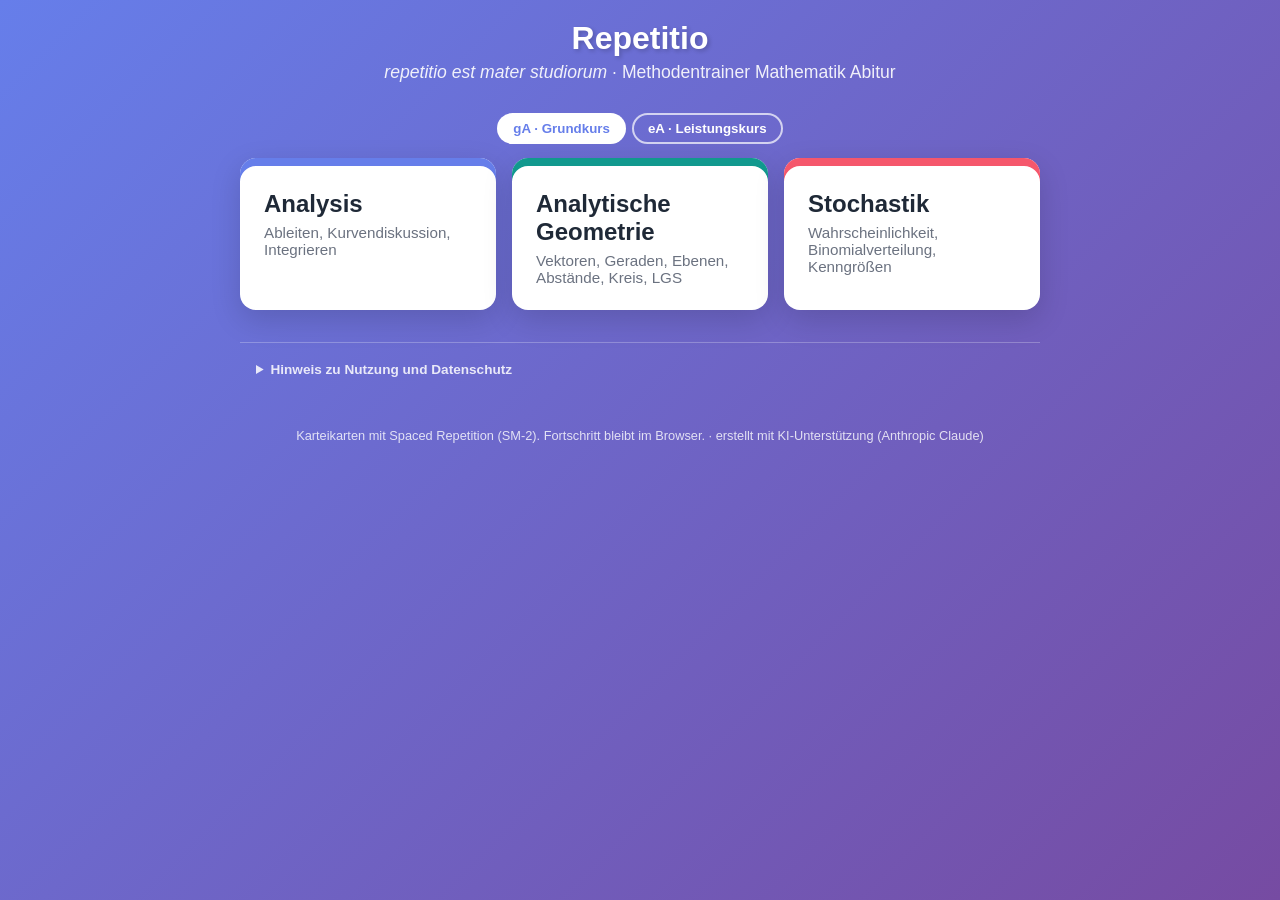
==== index.html @ 7a18fbac "feat: Hinweis zu Nutzung und Datenschutz auf der Startseite" ====
<!DOCTYPE html>
<html lang="de">
<head>
    <meta charset="UTF-8">
    <meta name="viewport" content="width=device-width, initial-scale=1.0">
    <title>Repetitio · Methodentrainer Mathematik</title>
    <link rel="stylesheet" href="repetitio.css">
</head>
<body>
    <div class="container">
        <header>
            <h1>Repetitio</h1>
            <p><em>repetitio est mater studiorum</em> · Methodentrainer Mathematik Abitur</p>
        </header>
        <div class="niveau-switch" id="niveauSwitch" role="group" aria-label="Anforderungsniveau">
            <button data-niveau="ga" aria-pressed="false">gA · Grundkurs</button>
            <button data-niveau="ea" aria-pressed="false">eA · Leistungskurs</button>
        </div>
        <div class="deck-grid">
            <a class="deck-card" data-deck="analysis" href="trainer.html?deck=analysis"><h2>Analysis</h2><p>Ableiten, Kurvendiskussion, Integrieren</p></a>
            <a class="deck-card" data-deck="geometrie" href="trainer.html?deck=geometrie" style="--accent-ink:#11998e"><h2>Analytische Geometrie</h2><p>Vektoren, Geraden, Ebenen, Abstände, Kreis, LGS</p></a>
            <a class="deck-card" data-deck="stochastik" href="trainer.html?deck=stochastik" style="--accent-ink:#f5576c"><h2>Stochastik</h2><p>Wahrscheinlichkeit, Binomialverteilung, Kenngrößen</p></a>
        </div>
        <details class="hinweis">
            <summary>Hinweis zu Nutzung und Datenschutz</summary>
            <p><strong>Privater Charakter.</strong> Diese Seite ist ein privates Lern-Werkzeug, ausgelegt für die Weitergabe im persönlichen und schulischen Umfeld. Es ist kein öffentliches Angebot, es gibt keine Gewinnabsicht und keinen Support.</p>
            <p><strong>Was gespeichert wird.</strong> Dein Lernfortschritt und deine Niveau-Wahl werden ausschließlich in deinem Browser (localStorage) auf deinem Gerät abgelegt. Es wird <em>nichts</em> an einen Server gesendet. Du kannst die Daten jederzeit löschen („Fortschritt zurücksetzen" oder Browser-Einstellungen → Website-Daten).</p>
            <p><strong>Externe Inhalte.</strong> Keine. Die Formeldarstellung (KaTeX) ist Teil dieser Seite; es werden keine Inhalte von fremden Servern nachgeladen und keine Daten an Dritte übertragen.</p>
            <p><strong>Weitergabe.</strong> Wer den Link weitergibt, trägt dafür selbst Verantwortung. Eine öffentliche Verbreitung (Social Media, Suchmaschinen, Aushänge) ist ausdrücklich nicht vorgesehen.</p>
        </details>
        <footer>Karteikarten mit Spaced Repetition (SM-2). Fortschritt bleibt im Browser. · erstellt mit KI-Unterstützung (Anthropic Claude)</footer>
    </div>
    <script>
        // localStorage kann im Private-Mode werfen -> Fallback "ga"
        function readNiveau() {
            try { return localStorage.getItem("repetitio:niveau") || "ga"; } catch (e) { return "ga"; }
        }
        let niveau = readNiveau();
        function apply() {
            document.querySelectorAll("#niveauSwitch button").forEach(b => {
                const on = b.dataset.niveau === niveau;
                b.setAttribute("aria-pressed", on);
            });
            document.querySelectorAll(".deck-card").forEach(a => a.href = `trainer.html?deck=${a.dataset.deck}&niveau=${niveau}`);
        }
        document.querySelectorAll("#niveauSwitch button").forEach(b => b.addEventListener("click", () => {
            niveau = b.dataset.niveau;
            try { localStorage.setItem("repetitio:niveau", niveau); } catch (e) { /* Private-Mode: nur Session-weit */ }
            apply();
        }));
        apply();
    </script>
</body>
</html>
---- repetitio.css ----
:root, body[data-deck="analysis"] {
    --accent: #667eea; --accent2: #764ba2; --accent-ink: #667eea;
    --accent-soft: rgba(102,126,234,0.05); --accent-shadow: rgba(102,126,234,0.4);
    --back1: #f0fdf4; --back2: #dcfce7; --back-heading: #166534;
}
body[data-deck="geometrie"] {
    --accent: #11998e; --accent2: #38ef7d; --accent-ink: #11998e;
    --accent-soft: rgba(17,153,142,0.05); --accent-shadow: rgba(17,153,142,0.4);
}
body[data-deck="stochastik"] {
    --accent: #f093fb; --accent2: #f5576c; --accent-ink: #f5576c;
    --accent-soft: rgba(245,87,108,0.05); --accent-shadow: rgba(240,147,251,0.4);
    --back1: #fdf2f8; --back2: #fce7f3; --back-heading: #be185d;
}
* {
    margin: 0;
    padding: 0;
    box-sizing: border-box;
}

body {
    font-family: 'Segoe UI', Tahoma, Geneva, Verdana, sans-serif;
    background: linear-gradient(135deg, var(--accent) 0%, var(--accent2) 100%);
    min-height: 100vh;
    padding: 20px;
}

.container {
    max-width: 800px;
    margin: 0 auto;
}

header {
    text-align: center;
    color: white;
    margin-bottom: 30px;
}

header h1 {
    font-size: 2rem;
    margin-bottom: 5px;
    text-shadow: 2px 2px 4px rgba(0,0,0,0.2);
}

header p {
    font-size: 1.1rem;
    opacity: 0.9;
}

.category-tabs {
    display: flex;
    flex-wrap: wrap;
    gap: 8px;
    margin-bottom: 20px;
    justify-content: center;
}

.category-tab {
    padding: 8px 16px;
    background: rgba(255,255,255,0.2);
    border: none;
    border-radius: 20px;
    color: white;
    cursor: pointer;
    font-size: 0.9rem;
    transition: all 0.3s;
}

.category-tab:hover {
    background: rgba(255,255,255,0.3);
}

.category-tab.active {
    background: white;
    color: var(--accent-ink);
    font-weight: bold;
}

.progress-bar {
    background: rgba(255,255,255,0.3);
    border-radius: 10px;
    height: 20px;
    margin-bottom: 20px;
    overflow: hidden;
}

.progress-fill {
    height: 100%;
    background: linear-gradient(90deg, #4ade80, #22c55e);
    border-radius: 10px;
    transition: width 0.5s ease;
    min-width: 2.5em;
    display: flex;
    align-items: center;
    justify-content: center;
    color: white;
    font-size: 0.75rem;
    font-weight: bold;
}

.card-container {
    perspective: 1000px;
    margin-bottom: 20px;
}

.card {
    cursor: pointer;
    background: white;
    border-radius: 20px;
    box-shadow: 0 10px 40px rgba(0,0,0,0.2);
    min-height: 350px;
    position: relative;
    transition: transform 0.6s;
    transform-style: preserve-3d;
    /* Grid-Stacking: die sichtbare Seite liegt im Fluss und bestimmt die
       Kartenhöhe; die verdeckte Seite wird absolut in die Kartenbox geklemmt
       (overflow hidden), damit sie weder das Dokument verlängert noch die
       Steuerleiste darunter überlagert. minmax(0,1fr): lange Formeln dürfen
       das Grid nicht über die Viewportbreite hinausdrücken. */
    display: grid;
    grid-template-columns: minmax(0, 1fr);
}

.card.flipped {
    transform: rotateY(180deg);
}

.card-front, .card-back {
    grid-area: 1 / 1;
    min-width: 0;
    width: 100%;
    min-height: 350px;
    backface-visibility: hidden;
    border-radius: 20px;
    padding: 30px;
    display: flex;
    flex-direction: column;
}

.card-front {
    position: static;
    background: linear-gradient(145deg, #ffffff, #f0f0f0);
}

.card-back {
    position: absolute;
    inset: 0;
    overflow: hidden;
    background: linear-gradient(145deg, var(--back1), var(--back2));
    transform: rotateY(180deg);
}

.card.flipped .card-front { position: absolute; inset: 0; overflow: hidden; }
.card.flipped .card-back { position: static; overflow: visible; }

.card-category {
    font-size: 0.8rem;
    color: var(--accent-ink);
    text-transform: uppercase;
    letter-spacing: 1px;
    margin-bottom: 15px;
}

.card-question {
    font-size: 1.4rem;
    color: #1f2937;
    flex-grow: 1;
    display: flex;
    align-items: center;
    justify-content: center;
    text-align: center;
    line-height: 1.5;
}
.card-question > span { display: block; max-width: 100%; }

.card-answer {
    flex-grow: 1;
}

.card-answer h4 {
    color: var(--back-heading);
    margin-bottom: 15px;
    font-size: 1.1rem;
}

.card-answer ol, .card-answer ul {
    margin-left: 20px;
    color: #374151;
    line-height: 1.8;
}

.card-answer p {
    color: #374151;
    line-height: 1.8;
    margin-bottom: 10px;
}

.formula-box {
    background: #fef3c7;
    border-left: 4px solid #f59e0b;
    padding: 15px;
    border-radius: 0 10px 10px 0;
    margin: 15px 0;
    font-size: 1.2rem;
    text-align: center;
    overflow-x: auto;
}
.card-answer .katex-display { overflow-x: auto; overflow-y: hidden; }

details.example {
    margin-top: 15px;
    margin-bottom: 15px;
    background: #f8fafc;
    border-radius: 10px;
    border: 1px solid #e2e8f0;
    overflow: hidden;
}

details.example summary {
    padding: 12px 15px;
    cursor: pointer;
    color: var(--accent-ink);
    font-weight: 600;
    list-style: none;
    transition: background 0.2s;
}

details.example summary:hover {
    background: var(--accent-soft);
}

details.example summary::-webkit-details-marker {
    display: none;
}

details.example summary::before {
    content: "▶ ";
    font-size: 0.8rem;
    display: inline-block;
    transition: transform 0.2s;
}

details.example[open] summary::before {
    transform: rotate(90deg);
}

.example-content {
    padding: 0 15px 15px 15px;
    color: #4b5563;
    line-height: 1.7;
    font-size: 0.95rem;
    animation: slideDown 0.3s ease-out;
}

@keyframes slideDown {
    from {
        opacity: 0;
        transform: translateY(-10px);
    }
    to {
        opacity: 1;
        transform: translateY(0);
    }
}

.controls {
    display: flex;
    gap: 10px;
    justify-content: center;
    flex-wrap: wrap;
    position: relative;
    z-index: 10;
}

.btn {
    padding: 12px 24px;
    border: none;
    border-radius: 10px;
    font-size: 1rem;
    cursor: pointer;
    transition: all 0.3s;
    font-weight: 600;
}

.btn-flip {
    background: linear-gradient(135deg, var(--accent), var(--accent2));
    color: white;
}

.btn-flip:hover {
    transform: scale(1.05);
    box-shadow: 0 5px 20px var(--accent-shadow);
}

.btn-nav {
    background: white;
    color: var(--accent-ink);
    border: 2px solid var(--accent-ink);
}

.btn-nav:hover {
    background: var(--accent-ink);
    color: white;
}

.btn-nav:disabled {
    opacity: 0.5;
    cursor: not-allowed;
}

.btn-known {
    background: #22c55e;
    color: white;
}

.btn-known:hover {
    background: #16a34a;
}

.btn-again {
    background: #ef4444;
    color: white;
}

.btn-again:hover {
    background: #dc2626;
}

.btn-hard {
    background: #f97316;
    color: white;
}

.btn-hard:hover {
    background: #ea580c;
}

.btn-good {
    background: #22c55e;
    color: white;
}

.btn-good:hover {
    background: #16a34a;
}

.btn-easy {
    background: #3b82f6;
    color: white;
}

.btn-easy:hover {
    background: #2563eb;
}

.rating-buttons {
    display: none;
    gap: 8px;
    justify-content: center;
    margin-top: 15px;
    flex-wrap: wrap;
}

.rating-buttons.visible {
    display: flex;
}

.rating-buttons .btn {
    padding: 10px 16px;
    font-size: 0.9rem;
}

.next-review {
    text-align: center;
    color: rgba(255,255,255,0.8);
    font-size: 0.85rem;
    margin-top: 10px;
    min-height: 20px;
}

.card-counter {
    text-align: center;
    color: white;
    margin-top: 15px;
    font-size: 1rem;
}

.stats {
    display: flex;
    justify-content: center;
    gap: 30px;
    margin-top: 20px;
    color: white;
}

.stat {
    text-align: center;
}

.stat-value {
    font-size: 1.5rem;
    font-weight: bold;
}

.stat-label {
    font-size: 0.8rem;
    opacity: 0.8;
}

.shuffle-btn {
    background: rgba(255,255,255,0.2);
    color: white;
    border: 1px solid rgba(255,255,255,0.3);
    padding: 8px 16px;
    border-radius: 20px;
    cursor: pointer;
    font-size: 0.9rem;
    margin-bottom: 15px;
}

.shuffle-btn:hover {
    background: rgba(255,255,255,0.3);
}

.reset-btn {
    background: rgba(255,255,255,0.1);
    color: white;
    border: 1px solid rgba(255,255,255,0.2);
    padding: 6px 12px;
    border-radius: 15px;
    cursor: pointer;
    font-size: 0.8rem;
    margin-left: 10px;
}

.nav-links {
    display: flex;
    justify-content: center;
    gap: 20px;
    margin-top: 30px;
}

.nav-links a {
    color: white;
    text-decoration: none;
    padding: 10px 20px;
    background: rgba(255,255,255,0.2);
    border-radius: 10px;
    transition: all 0.3s;
}

.nav-links a:hover {
    background: rgba(255,255,255,0.3);
}

@media (max-width: 600px) {
    header h1 {
        font-size: 1.5rem;
    }

    .card-question {
        font-size: 1.2rem;
    }

    .card-front, .card-back {
        padding: 20px;
    }

    .btn {
        padding: 12px 20px;
        font-size: 0.9rem;
        min-height: 44px;
    }

    .category-tab {
        padding: 8px 14px;
        font-size: 0.8rem;
        min-height: 44px;
    }

    .controls {
        gap: 8px;
    }

    .rating-buttons {
        flex-wrap: wrap;
    }

    .card-answer .katex { font-size: 1.05em; }
    .formula-box { font-size: 1rem; padding: 12px 10px; }
    /* Display-Formeln dürfen an KaTeX-Basisgruppen umbrechen statt abgeschnitten zu werden */
    .card-answer .katex-display > .katex { white-space: normal; }
}
/* Niveau */
.niveau-switch { display:flex; justify-content:center; gap:6px; margin-bottom:14px; }
.niveau-switch button { padding:6px 14px; border-radius:16px; border:2px solid rgba(255,255,255,0.7); background:transparent; color:white; cursor:pointer; font-weight:600; }
.niveau-switch button[aria-pressed="true"] { background:white; color:var(--accent-ink); }
.badge-ea { display:inline-block; margin-left:8px; padding:2px 8px; border-radius:10px; background:var(--accent-ink); color:white; font-size:0.7rem; font-weight:700; vertical-align:middle; }
/* Startseite */
.deck-grid { display:grid; grid-template-columns:repeat(auto-fit,minmax(220px,1fr)); gap:16px; }
.deck-card { display:block; background:white; border-radius:16px; padding:24px; text-decoration:none; color:#1f2937; box-shadow:0 10px 30px rgba(0,0,0,0.15), inset 0 8px 0 var(--accent-ink); padding-top:32px; transition:transform .2s; }
.deck-card:hover { transform:translateY(-4px); }
.deck-card h2 { margin-bottom:6px; }
.deck-card p { color:#6b7280; font-size:0.95rem; }
.error-box { background:white; border-radius:16px; padding:30px; text-align:center; }
footer { text-align:center; color:rgba(255,255,255,0.8); font-size:0.8rem; margin-top:30px; }
footer a { color:white; }
/* Tabellen in Antworten */
.card-answer table { border-collapse: collapse; margin: 10px auto; table-layout: fixed; width: 100%; max-width: 100%; }
.card-answer td, .card-answer th { hyphens: auto; overflow-wrap: anywhere; }
.card-answer td, .card-answer th { border: 1px solid #ccc; padding: 4px 8px; text-align: center; }
/* Nutzungs-/Datenschutzhinweis (Startseite) */
details.hinweis { margin-top:2rem; padding:0.75rem 1rem; border-top:1px solid rgba(255,255,255,0.25); font-size:0.85rem; color:rgba(255,255,255,0.85); line-height:1.5; }
details.hinweis summary { cursor:pointer; font-weight:600; padding:0.4em 0; }
details.hinweis p { margin:0.5em 0; }
details.hinweis strong { color:white; }
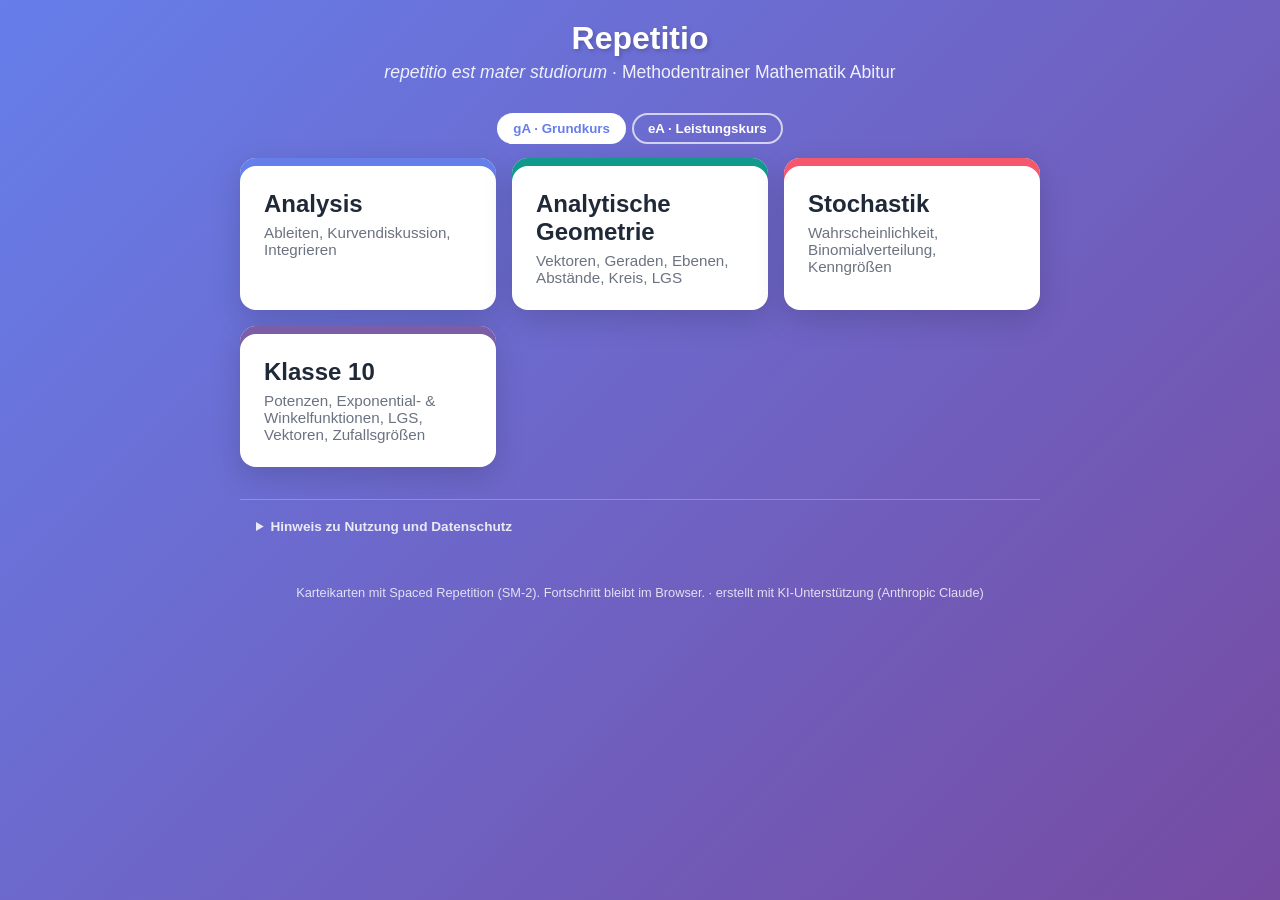
==== commit e2912d84: "feat(klasse10): Deckgerüst und Karten Potenz- und Wurzelfunktionen Co-Authored-By: Claude Opus 5 (1M" ====
--- a/index.html
+++ b/index.html
@@ -20,6 +20,7 @@
             <a class="deck-card" data-deck="analysis" href="trainer.html?deck=analysis"><h2>Analysis</h2><p>Ableiten, Kurvendiskussion, Integrieren</p></a>
             <a class="deck-card" data-deck="geometrie" href="trainer.html?deck=geometrie" style="--accent-ink:#11998e"><h2>Analytische Geometrie</h2><p>Vektoren, Geraden, Ebenen, Abstände, Kreis, LGS</p></a>
             <a class="deck-card" data-deck="stochastik" href="trainer.html?deck=stochastik" style="--accent-ink:#f5576c"><h2>Stochastik</h2><p>Wahrscheinlichkeit, Binomialverteilung, Kenngrößen</p></a>
+            <a class="deck-card" data-deck="klasse10" href="trainer.html?deck=klasse10" style="--accent-ink:#7b5ea7"><h2>Klasse 10</h2><p>Potenzen, Exponential- &amp; Winkelfunktionen, LGS, Vektoren, Zufallsgrößen</p></a>
         </div>
         <details class="hinweis">
             <summary>Hinweis zu Nutzung und Datenschutz</summary>
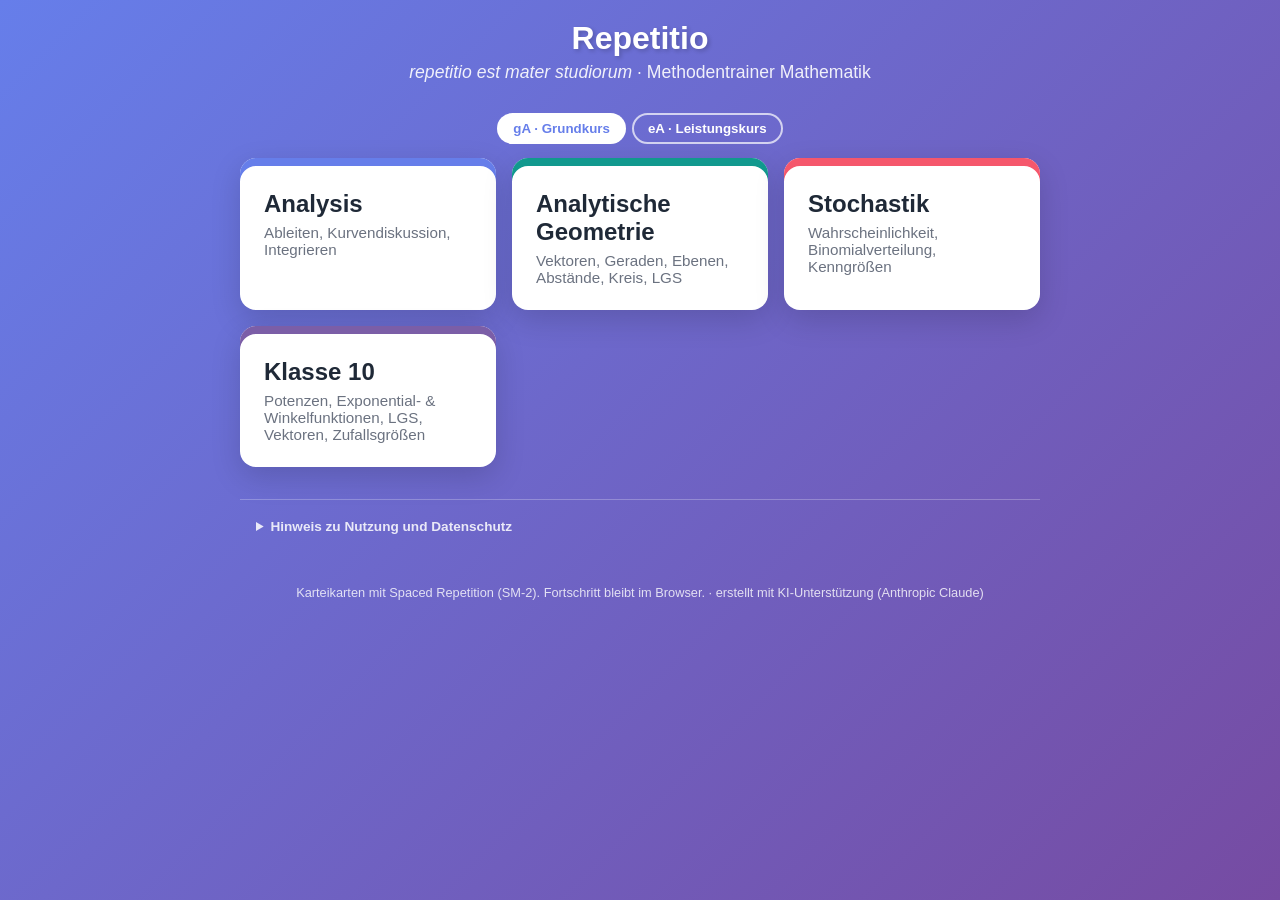
==== commit 4b7c75f0: "fix: Niveau-Schalter nur bei Decks mit eA-Karten; Screenshots Klasse 10 Co-Authored-By: Claude Opus " ====
--- a/index.html
+++ b/index.html
@@ -10,7 +10,7 @@
     <div class="container">
         <header>
             <h1>Repetitio</h1>
-            <p><em>repetitio est mater studiorum</em> · Methodentrainer Mathematik Abitur</p>
+            <p><em>repetitio est mater studiorum</em> · Methodentrainer Mathematik</p>
         </header>
         <div class="niveau-switch" id="niveauSwitch" role="group" aria-label="Anforderungsniveau">
             <button data-niveau="ga" aria-pressed="false">gA · Grundkurs</button>
--- a/repetitio.css
+++ b/repetitio.css
@@ -493,6 +493,8 @@
 }
 /* Niveau */
 .niveau-switch { display:flex; justify-content:center; gap:6px; margin-bottom:14px; }
+/* display:flex wuerde das hidden-Attribut aushebeln -> ausdruecklich ausblenden */
+.niveau-switch[hidden] { display:none; }
 .niveau-switch button { padding:6px 14px; border-radius:16px; border:2px solid rgba(255,255,255,0.7); background:transparent; color:white; cursor:pointer; font-weight:600; }
 .niveau-switch button[aria-pressed="true"] { background:white; color:var(--accent-ink); }
 .badge-ea { display:inline-block; margin-left:8px; padding:2px 8px; border-radius:10px; background:var(--accent-ink); color:white; font-size:0.7rem; font-weight:700; vertical-align:middle; }
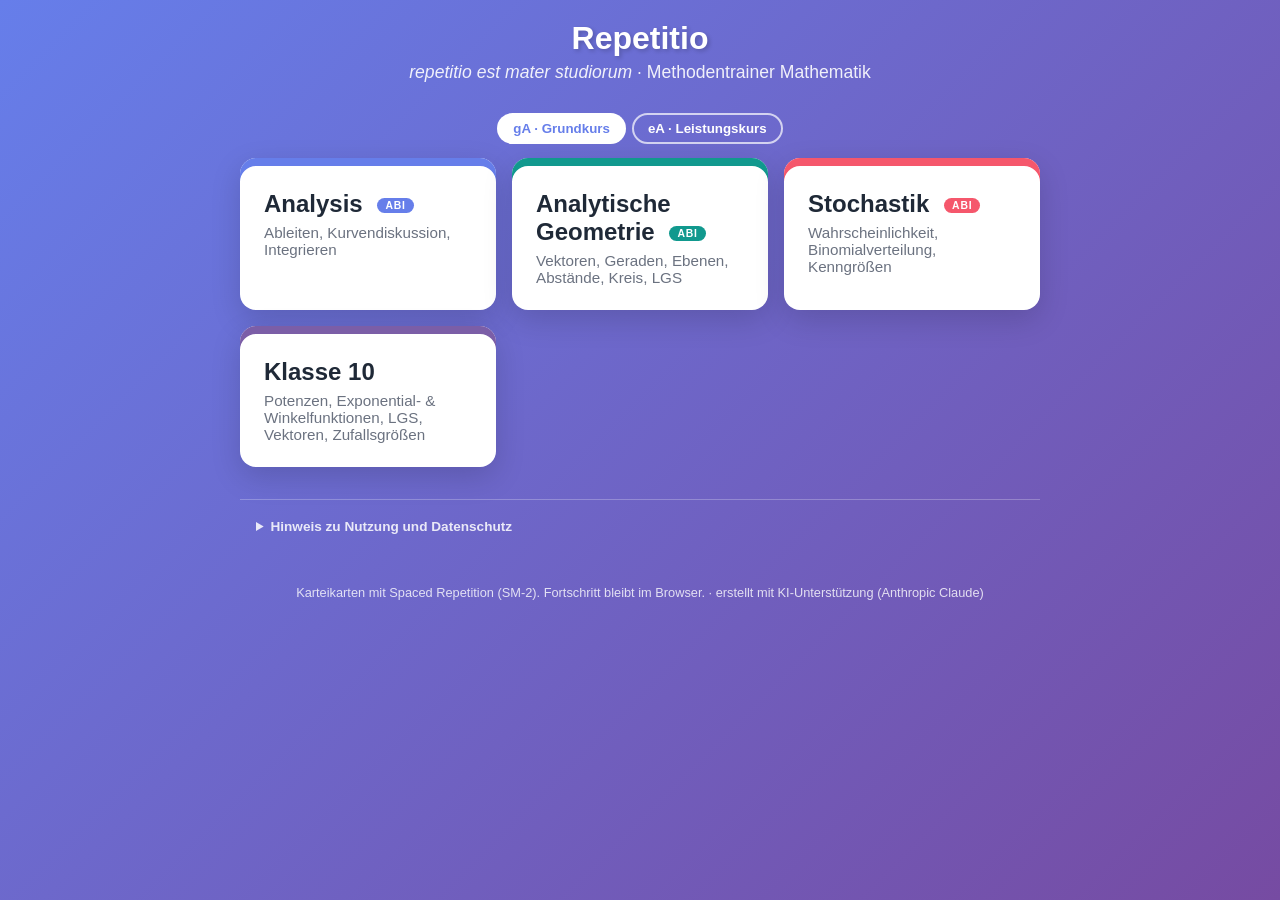
==== commit 21236fe2: "feat: Abi-Kennzeichnung auf den Abitur-Kacheln Co-Authored-By: Claude Opus 5 (1M context) <noreply@a" ====
--- a/index.html
+++ b/index.html
@@ -17,9 +17,9 @@
             <button data-niveau="ea" aria-pressed="false">eA · Leistungskurs</button>
         </div>
         <div class="deck-grid">
-            <a class="deck-card" data-deck="analysis" href="trainer.html?deck=analysis"><h2>Analysis</h2><p>Ableiten, Kurvendiskussion, Integrieren</p></a>
-            <a class="deck-card" data-deck="geometrie" href="trainer.html?deck=geometrie" style="--accent-ink:#11998e"><h2>Analytische Geometrie</h2><p>Vektoren, Geraden, Ebenen, Abstände, Kreis, LGS</p></a>
-            <a class="deck-card" data-deck="stochastik" href="trainer.html?deck=stochastik" style="--accent-ink:#f5576c"><h2>Stochastik</h2><p>Wahrscheinlichkeit, Binomialverteilung, Kenngrößen</p></a>
+            <a class="deck-card" data-deck="analysis" href="trainer.html?deck=analysis"><h2>Analysis <span class="deck-tag">Abi</span></h2><p>Ableiten, Kurvendiskussion, Integrieren</p></a>
+            <a class="deck-card" data-deck="geometrie" href="trainer.html?deck=geometrie" style="--accent-ink:#11998e"><h2>Analytische Geometrie <span class="deck-tag">Abi</span></h2><p>Vektoren, Geraden, Ebenen, Abstände, Kreis, LGS</p></a>
+            <a class="deck-card" data-deck="stochastik" href="trainer.html?deck=stochastik" style="--accent-ink:#f5576c"><h2>Stochastik <span class="deck-tag">Abi</span></h2><p>Wahrscheinlichkeit, Binomialverteilung, Kenngrößen</p></a>
             <a class="deck-card" data-deck="klasse10" href="trainer.html?deck=klasse10" style="--accent-ink:#7b5ea7"><h2>Klasse 10</h2><p>Potenzen, Exponential- &amp; Winkelfunktionen, LGS, Vektoren, Zufallsgrößen</p></a>
         </div>
         <details class="hinweis">
--- a/repetitio.css
+++ b/repetitio.css
@@ -503,6 +503,8 @@
 .deck-card { display:block; background:white; border-radius:16px; padding:24px; text-decoration:none; color:#1f2937; box-shadow:0 10px 30px rgba(0,0,0,0.15), inset 0 8px 0 var(--accent-ink); padding-top:32px; transition:transform .2s; }
 .deck-card:hover { transform:translateY(-4px); }
 .deck-card h2 { margin-bottom:6px; }
+/* Kennzeichnung der Abitur-Decks, damit die Klassenstufen-Decks unterscheidbar bleiben */
+.deck-tag { display:inline-block; vertical-align:middle; margin-left:8px; padding:2px 8px; border-radius:10px; background:var(--accent-ink); color:white; font-size:0.65rem; font-weight:700; letter-spacing:0.08em; text-transform:uppercase; }
 .deck-card p { color:#6b7280; font-size:0.95rem; }
 .error-box { background:white; border-radius:16px; padding:30px; text-align:center; }
 footer { text-align:center; color:rgba(255,255,255,0.8); font-size:0.8rem; margin-top:30px; }
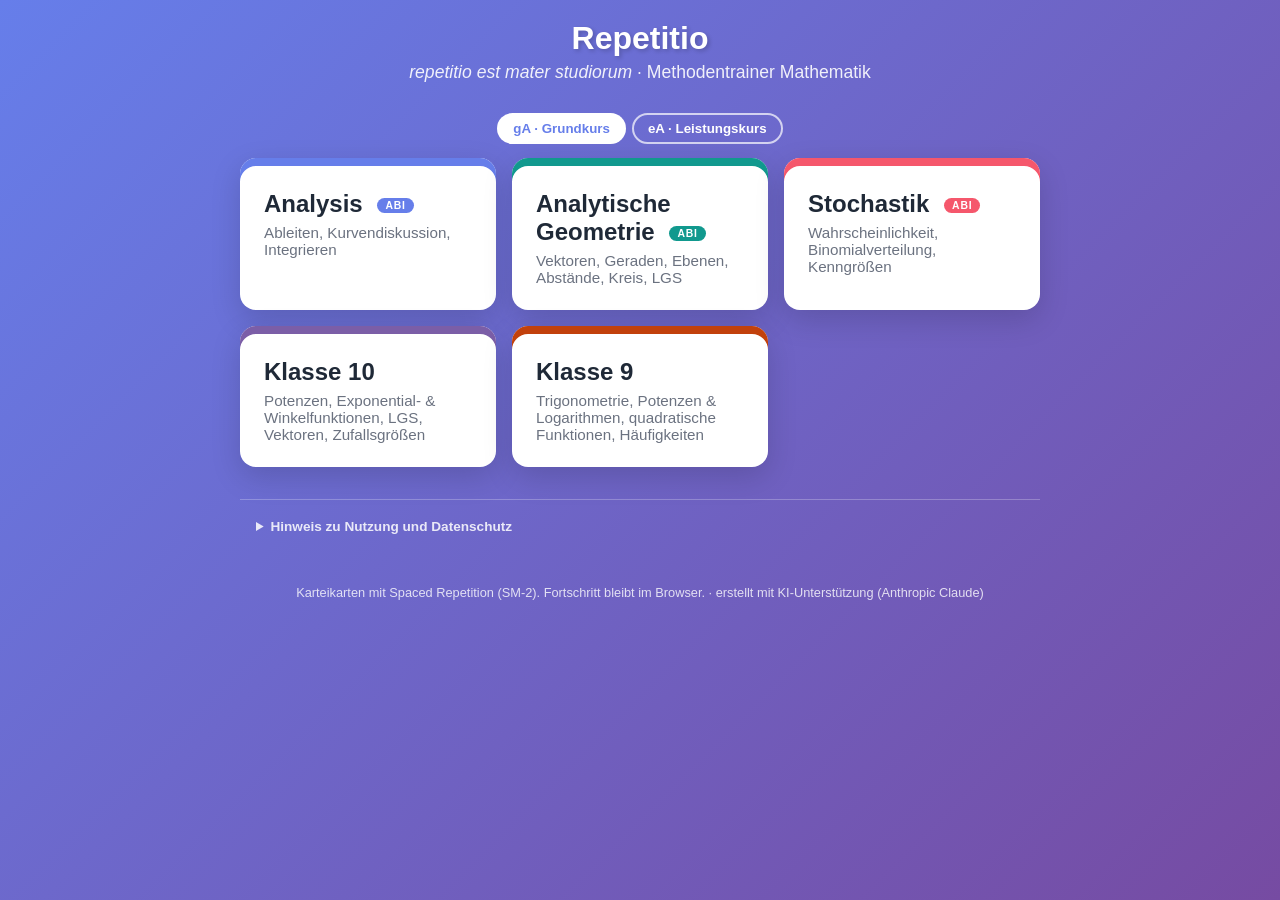
==== commit 9f835b92: "feat: Deck Klasse 9 (52 Karten) Co-Authored-By: Claude Opus 5 (1M context) <noreply@anthropic.com>" ====
--- a/index.html
+++ b/index.html
@@ -21,6 +21,7 @@
             <a class="deck-card" data-deck="geometrie" href="trainer.html?deck=geometrie" style="--accent-ink:#11998e"><h2>Analytische Geometrie <span class="deck-tag">Abi</span></h2><p>Vektoren, Geraden, Ebenen, Abstände, Kreis, LGS</p></a>
             <a class="deck-card" data-deck="stochastik" href="trainer.html?deck=stochastik" style="--accent-ink:#f5576c"><h2>Stochastik <span class="deck-tag">Abi</span></h2><p>Wahrscheinlichkeit, Binomialverteilung, Kenngrößen</p></a>
             <a class="deck-card" data-deck="klasse10" href="trainer.html?deck=klasse10" style="--accent-ink:#7b5ea7"><h2>Klasse 10</h2><p>Potenzen, Exponential- &amp; Winkelfunktionen, LGS, Vektoren, Zufallsgrößen</p></a>
+            <a class="deck-card" data-deck="klasse9" href="trainer.html?deck=klasse9" style="--accent-ink:#c2410c"><h2>Klasse 9</h2><p>Trigonometrie, Potenzen &amp; Logarithmen, quadratische Funktionen, Häufigkeiten</p></a>
         </div>
         <details class="hinweis">
             <summary>Hinweis zu Nutzung und Datenschutz</summary>
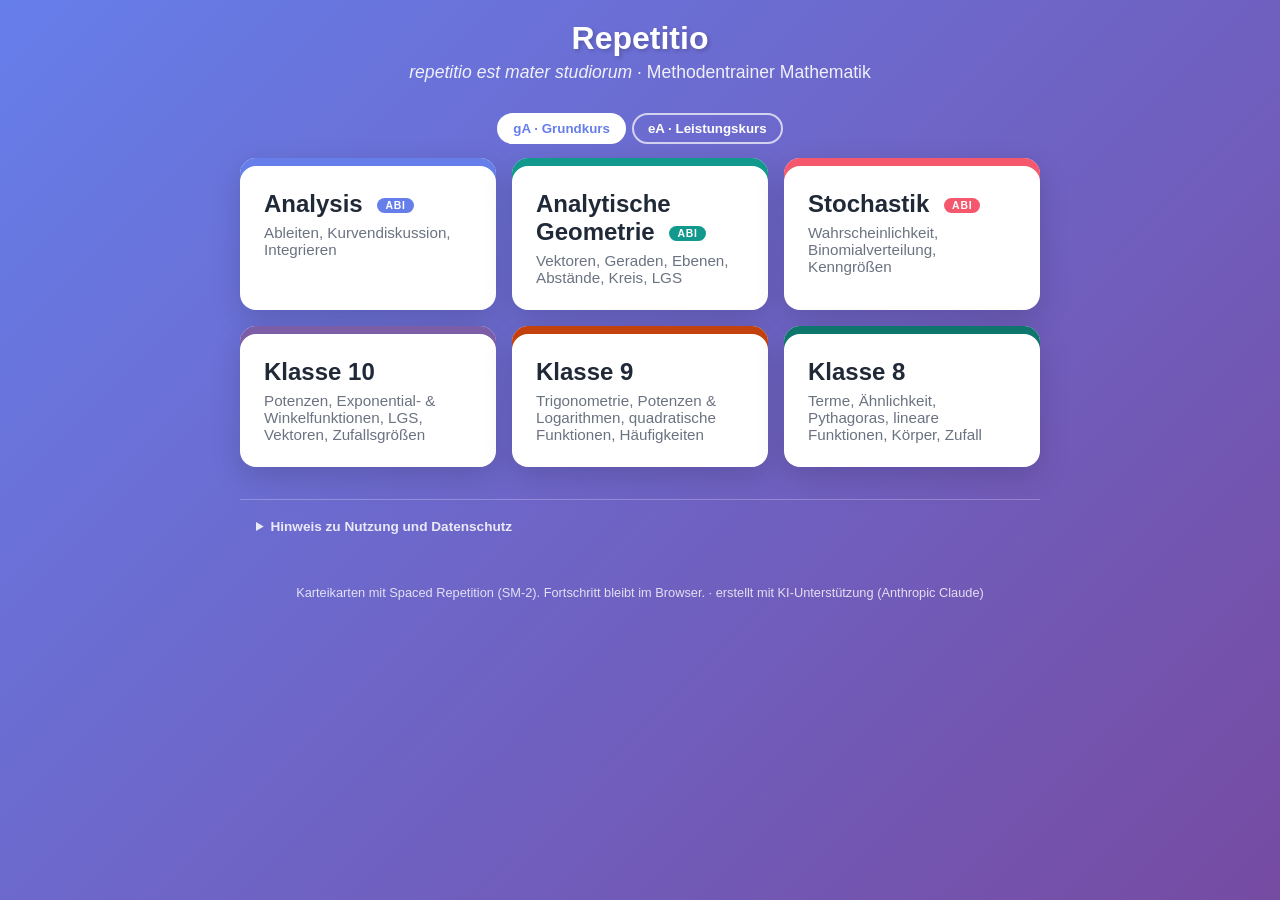
==== commit 1e2f846b: "feat: Deck Klasse 8 (57 Karten); Gate meldet nicht ladende Decks Co-Authored-By: Claude Opus 5 (1M c" ====
--- a/index.html
+++ b/index.html
@@ -22,6 +22,7 @@
             <a class="deck-card" data-deck="stochastik" href="trainer.html?deck=stochastik" style="--accent-ink:#f5576c"><h2>Stochastik <span class="deck-tag">Abi</span></h2><p>Wahrscheinlichkeit, Binomialverteilung, Kenngrößen</p></a>
             <a class="deck-card" data-deck="klasse10" href="trainer.html?deck=klasse10" style="--accent-ink:#7b5ea7"><h2>Klasse 10</h2><p>Potenzen, Exponential- &amp; Winkelfunktionen, LGS, Vektoren, Zufallsgrößen</p></a>
             <a class="deck-card" data-deck="klasse9" href="trainer.html?deck=klasse9" style="--accent-ink:#c2410c"><h2>Klasse 9</h2><p>Trigonometrie, Potenzen &amp; Logarithmen, quadratische Funktionen, Häufigkeiten</p></a>
+            <a class="deck-card" data-deck="klasse8" href="trainer.html?deck=klasse8" style="--accent-ink:#0f766e"><h2>Klasse 8</h2><p>Terme, Ähnlichkeit, Pythagoras, lineare Funktionen, Körper, Zufall</p></a>
         </div>
         <details class="hinweis">
             <summary>Hinweis zu Nutzung und Datenschutz</summary>
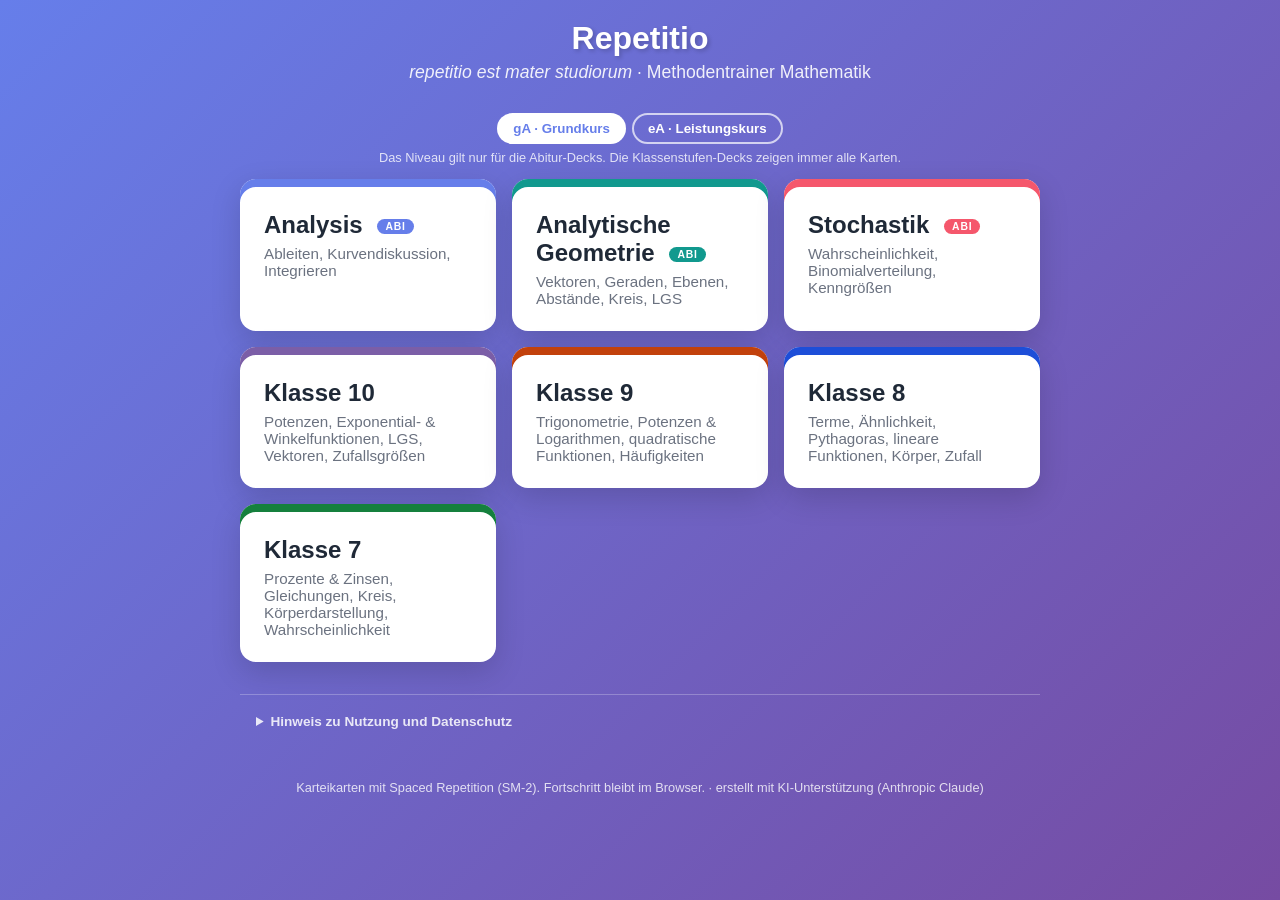
==== commit de631b4e: "feat: Decks Klasse 9, 8 und 7; Startseite kennzeichnet Abitur-Decks Co-Authored-By: Claude Opus 5 (1" ====
--- a/index.html
+++ b/index.html
@@ -16,13 +16,15 @@
             <button data-niveau="ga" aria-pressed="false">gA · Grundkurs</button>
             <button data-niveau="ea" aria-pressed="false">eA · Leistungskurs</button>
         </div>
+        <p class="niveau-hinweis">Das Niveau gilt nur für die Abitur-Decks. Die Klassenstufen-Decks zeigen immer alle Karten.</p>
         <div class="deck-grid">
             <a class="deck-card" data-deck="analysis" href="trainer.html?deck=analysis"><h2>Analysis <span class="deck-tag">Abi</span></h2><p>Ableiten, Kurvendiskussion, Integrieren</p></a>
             <a class="deck-card" data-deck="geometrie" href="trainer.html?deck=geometrie" style="--accent-ink:#11998e"><h2>Analytische Geometrie <span class="deck-tag">Abi</span></h2><p>Vektoren, Geraden, Ebenen, Abstände, Kreis, LGS</p></a>
             <a class="deck-card" data-deck="stochastik" href="trainer.html?deck=stochastik" style="--accent-ink:#f5576c"><h2>Stochastik <span class="deck-tag">Abi</span></h2><p>Wahrscheinlichkeit, Binomialverteilung, Kenngrößen</p></a>
             <a class="deck-card" data-deck="klasse10" href="trainer.html?deck=klasse10" style="--accent-ink:#7b5ea7"><h2>Klasse 10</h2><p>Potenzen, Exponential- &amp; Winkelfunktionen, LGS, Vektoren, Zufallsgrößen</p></a>
             <a class="deck-card" data-deck="klasse9" href="trainer.html?deck=klasse9" style="--accent-ink:#c2410c"><h2>Klasse 9</h2><p>Trigonometrie, Potenzen &amp; Logarithmen, quadratische Funktionen, Häufigkeiten</p></a>
-            <a class="deck-card" data-deck="klasse8" href="trainer.html?deck=klasse8" style="--accent-ink:#0f766e"><h2>Klasse 8</h2><p>Terme, Ähnlichkeit, Pythagoras, lineare Funktionen, Körper, Zufall</p></a>
+            <a class="deck-card" data-deck="klasse8" href="trainer.html?deck=klasse8" style="--accent-ink:#1d4ed8"><h2>Klasse 8</h2><p>Terme, Ähnlichkeit, Pythagoras, lineare Funktionen, Körper, Zufall</p></a>
+            <a class="deck-card" data-deck="klasse7" href="trainer.html?deck=klasse7" style="--accent-ink:#15803d"><h2>Klasse 7</h2><p>Prozente &amp; Zinsen, Gleichungen, Kreis, Körperdarstellung, Wahrscheinlichkeit</p></a>
         </div>
         <details class="hinweis">
             <summary>Hinweis zu Nutzung und Datenschutz</summary>
--- a/repetitio.css
+++ b/repetitio.css
@@ -504,6 +504,7 @@
 .deck-card:hover { transform:translateY(-4px); }
 .deck-card h2 { margin-bottom:6px; }
 /* Kennzeichnung der Abitur-Decks, damit die Klassenstufen-Decks unterscheidbar bleiben */
+.niveau-hinweis { text-align:center; color:rgba(255,255,255,0.8); font-size:0.8rem; margin:-8px 0 14px; }
 .deck-tag { display:inline-block; vertical-align:middle; margin-left:8px; padding:2px 8px; border-radius:10px; background:var(--accent-ink); color:white; font-size:0.65rem; font-weight:700; letter-spacing:0.08em; text-transform:uppercase; }
 .deck-card p { color:#6b7280; font-size:0.95rem; }
 .error-box { background:white; border-radius:16px; padding:30px; text-align:center; }
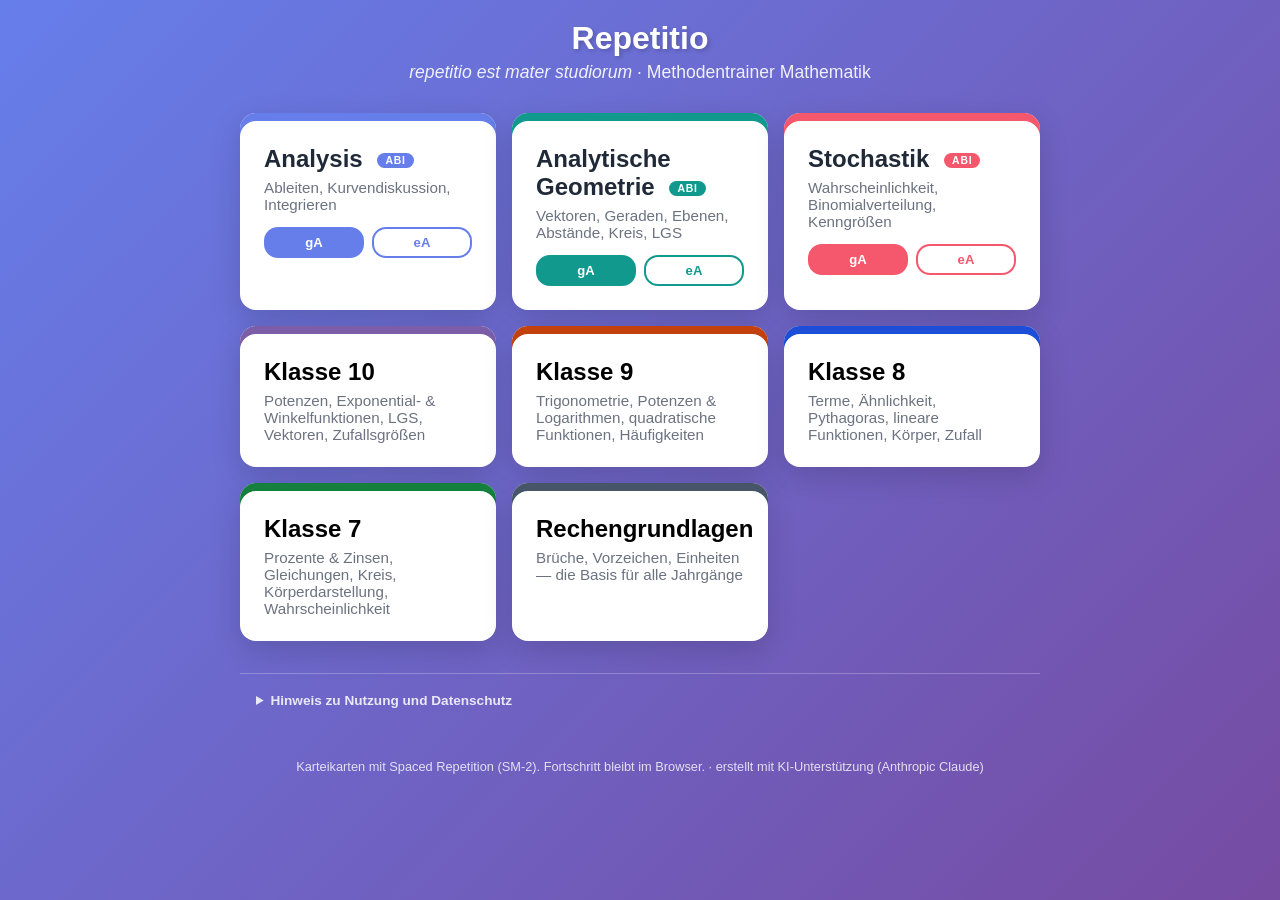
==== commit 365052a2: "feat: Deck Rechengrundlagen; Niveau-Wahl in den Abitur-Kacheln Co-Authored-By: Claude Opus 5 (1M con" ====
--- a/index.html
+++ b/index.html
@@ -12,19 +12,33 @@
             <h1>Repetitio</h1>
             <p><em>repetitio est mater studiorum</em> · Methodentrainer Mathematik</p>
         </header>
-        <div class="niveau-switch" id="niveauSwitch" role="group" aria-label="Anforderungsniveau">
-            <button data-niveau="ga" aria-pressed="false">gA · Grundkurs</button>
-            <button data-niveau="ea" aria-pressed="false">eA · Leistungskurs</button>
-        </div>
-        <p class="niveau-hinweis">Das Niveau gilt nur für die Abitur-Decks. Die Klassenstufen-Decks zeigen immer alle Karten.</p>
         <div class="deck-grid">
-            <a class="deck-card" data-deck="analysis" href="trainer.html?deck=analysis"><h2>Analysis <span class="deck-tag">Abi</span></h2><p>Ableiten, Kurvendiskussion, Integrieren</p></a>
-            <a class="deck-card" data-deck="geometrie" href="trainer.html?deck=geometrie" style="--accent-ink:#11998e"><h2>Analytische Geometrie <span class="deck-tag">Abi</span></h2><p>Vektoren, Geraden, Ebenen, Abstände, Kreis, LGS</p></a>
-            <a class="deck-card" data-deck="stochastik" href="trainer.html?deck=stochastik" style="--accent-ink:#f5576c"><h2>Stochastik <span class="deck-tag">Abi</span></h2><p>Wahrscheinlichkeit, Binomialverteilung, Kenngrößen</p></a>
-            <a class="deck-card" data-deck="klasse10" href="trainer.html?deck=klasse10" style="--accent-ink:#7b5ea7"><h2>Klasse 10</h2><p>Potenzen, Exponential- &amp; Winkelfunktionen, LGS, Vektoren, Zufallsgrößen</p></a>
-            <a class="deck-card" data-deck="klasse9" href="trainer.html?deck=klasse9" style="--accent-ink:#c2410c"><h2>Klasse 9</h2><p>Trigonometrie, Potenzen &amp; Logarithmen, quadratische Funktionen, Häufigkeiten</p></a>
-            <a class="deck-card" data-deck="klasse8" href="trainer.html?deck=klasse8" style="--accent-ink:#1d4ed8"><h2>Klasse 8</h2><p>Terme, Ähnlichkeit, Pythagoras, lineare Funktionen, Körper, Zufall</p></a>
-            <a class="deck-card" data-deck="klasse7" href="trainer.html?deck=klasse7" style="--accent-ink:#15803d"><h2>Klasse 7</h2><p>Prozente &amp; Zinsen, Gleichungen, Kreis, Körperdarstellung, Wahrscheinlichkeit</p></a>
+            <div class="deck-card" data-deck="analysis">
+                <a class="deck-link" href="trainer.html?deck=analysis&amp;niveau=ga"><h2>Analysis <span class="deck-tag">Abi</span></h2><p>Ableiten, Kurvendiskussion, Integrieren</p></a>
+                <div class="deck-niveau" role="group" aria-label="Anforderungsniveau Analysis">
+                    <a data-niveau="ga" href="trainer.html?deck=analysis&amp;niveau=ga" title="grundlegendes Anforderungsniveau (Grundkurs)" aria-label="grundlegendes Anforderungsniveau">gA</a>
+                    <a data-niveau="ea" href="trainer.html?deck=analysis&amp;niveau=ea" title="erhöhtes Anforderungsniveau (Leistungskurs)" aria-label="erhöhtes Anforderungsniveau">eA</a>
+                </div>
+            </div>
+            <div class="deck-card" data-deck="geometrie" style="--accent-ink:#11998e">
+                <a class="deck-link" href="trainer.html?deck=geometrie&amp;niveau=ga"><h2>Analytische Geometrie <span class="deck-tag">Abi</span></h2><p>Vektoren, Geraden, Ebenen, Abstände, Kreis, LGS</p></a>
+                <div class="deck-niveau" role="group" aria-label="Anforderungsniveau Analytische Geometrie">
+                    <a data-niveau="ga" href="trainer.html?deck=geometrie&amp;niveau=ga" title="grundlegendes Anforderungsniveau (Grundkurs)" aria-label="grundlegendes Anforderungsniveau">gA</a>
+                    <a data-niveau="ea" href="trainer.html?deck=geometrie&amp;niveau=ea" title="erhöhtes Anforderungsniveau (Leistungskurs)" aria-label="erhöhtes Anforderungsniveau">eA</a>
+                </div>
+            </div>
+            <div class="deck-card" data-deck="stochastik" style="--accent-ink:#f5576c">
+                <a class="deck-link" href="trainer.html?deck=stochastik&amp;niveau=ga"><h2>Stochastik <span class="deck-tag">Abi</span></h2><p>Wahrscheinlichkeit, Binomialverteilung, Kenngrößen</p></a>
+                <div class="deck-niveau" role="group" aria-label="Anforderungsniveau Stochastik">
+                    <a data-niveau="ga" href="trainer.html?deck=stochastik&amp;niveau=ga" title="grundlegendes Anforderungsniveau (Grundkurs)" aria-label="grundlegendes Anforderungsniveau">gA</a>
+                    <a data-niveau="ea" href="trainer.html?deck=stochastik&amp;niveau=ea" title="erhöhtes Anforderungsniveau (Leistungskurs)" aria-label="erhöhtes Anforderungsniveau">eA</a>
+                </div>
+            </div>
+            <a class="deck-card deck-link" data-deck="klasse10" href="trainer.html?deck=klasse10" style="--accent-ink:#7b5ea7"><h2>Klasse 10</h2><p>Potenzen, Exponential- &amp; Winkelfunktionen, LGS, Vektoren, Zufallsgrößen</p></a>
+            <a class="deck-card deck-link" data-deck="klasse9" href="trainer.html?deck=klasse9" style="--accent-ink:#c2410c"><h2>Klasse 9</h2><p>Trigonometrie, Potenzen &amp; Logarithmen, quadratische Funktionen, Häufigkeiten</p></a>
+            <a class="deck-card deck-link" data-deck="klasse8" href="trainer.html?deck=klasse8" style="--accent-ink:#1d4ed8"><h2>Klasse 8</h2><p>Terme, Ähnlichkeit, Pythagoras, lineare Funktionen, Körper, Zufall</p></a>
+            <a class="deck-card deck-link" data-deck="klasse7" href="trainer.html?deck=klasse7" style="--accent-ink:#15803d"><h2>Klasse 7</h2><p>Prozente &amp; Zinsen, Gleichungen, Kreis, Körperdarstellung, Wahrscheinlichkeit</p></a>
+            <a class="deck-card deck-link" data-deck="grundlagen" href="trainer.html?deck=grundlagen" style="--accent-ink:#475569"><h2>Rechengrundlagen</h2><p>Brüche, Vorzeichen, Einheiten — die Basis für alle Jahrgänge</p></a>
         </div>
         <details class="hinweis">
             <summary>Hinweis zu Nutzung und Datenschutz</summary>
@@ -41,17 +55,19 @@
             try { return localStorage.getItem("repetitio:niveau") || "ga"; } catch (e) { return "ga"; }
         }
         let niveau = readNiveau();
+        // Nur die Abitur-Decks haben eA-Karten; ihre Kacheln tragen die Niveau-Wahl selbst.
         function apply() {
-            document.querySelectorAll("#niveauSwitch button").forEach(b => {
-                const on = b.dataset.niveau === niveau;
-                b.setAttribute("aria-pressed", on);
+            document.querySelectorAll(".deck-niveau").forEach(g => {
+                const deck = g.closest(".deck-card").dataset.deck;
+                g.querySelectorAll("a").forEach(a => {
+                    a.setAttribute("aria-pressed", a.dataset.niveau === niveau);
+                });
+                const haupt = g.closest(".deck-card").querySelector(".deck-link");
+                haupt.href = `trainer.html?deck=${deck}&niveau=${niveau}`;
             });
-            document.querySelectorAll(".deck-card").forEach(a => a.href = `trainer.html?deck=${a.dataset.deck}&niveau=${niveau}`);
         }
-        document.querySelectorAll("#niveauSwitch button").forEach(b => b.addEventListener("click", () => {
-            niveau = b.dataset.niveau;
-            try { localStorage.setItem("repetitio:niveau", niveau); } catch (e) { /* Private-Mode: nur Session-weit */ }
-            apply();
+        document.querySelectorAll(".deck-niveau a").forEach(a => a.addEventListener("click", () => {
+            try { localStorage.setItem("repetitio:niveau", a.dataset.niveau); } catch (e) { /* Private-Mode: nur diese Sitzung */ }
         }));
         apply();
     </script>
--- a/repetitio.css
+++ b/repetitio.css
@@ -187,6 +187,8 @@
     margin-left: 20px;
     color: #374151;
     line-height: 1.8;
+    /* Ohne Abstand klebt ein folgender Absatz am letzten Listenpunkt. */
+    margin-bottom: 12px;
 }
 
 .card-answer p {
@@ -502,9 +504,16 @@
 .deck-grid { display:grid; grid-template-columns:repeat(auto-fit,minmax(220px,1fr)); gap:16px; }
 .deck-card { display:block; background:white; border-radius:16px; padding:24px; text-decoration:none; color:#1f2937; box-shadow:0 10px 30px rgba(0,0,0,0.15), inset 0 8px 0 var(--accent-ink); padding-top:32px; transition:transform .2s; }
 .deck-card:hover { transform:translateY(-4px); }
+/* Abitur-Kacheln: Hauptbereich als Link, darunter die Niveau-Wahl der Kachel. */
+.deck-link { display:block; text-decoration:none; color:inherit; }
+.deck-niveau { display:flex; flex-wrap:wrap; gap:8px; margin-top:14px; }
+.deck-niveau a { flex:1 1 0; text-align:center; padding:6px 10px; border-radius:14px;
+    border:2px solid var(--accent-ink); color:var(--accent-ink); background:transparent;
+    text-decoration:none; font-weight:600; font-size:0.82rem; white-space:nowrap; }
+.deck-niveau a[aria-pressed="true"] { background:var(--accent-ink); color:white; }
+.deck-niveau a:hover { filter:brightness(1.15); }
 .deck-card h2 { margin-bottom:6px; }
 /* Kennzeichnung der Abitur-Decks, damit die Klassenstufen-Decks unterscheidbar bleiben */
-.niveau-hinweis { text-align:center; color:rgba(255,255,255,0.8); font-size:0.8rem; margin:-8px 0 14px; }
 .deck-tag { display:inline-block; vertical-align:middle; margin-left:8px; padding:2px 8px; border-radius:10px; background:var(--accent-ink); color:white; font-size:0.65rem; font-weight:700; letter-spacing:0.08em; text-transform:uppercase; }
 .deck-card p { color:#6b7280; font-size:0.95rem; }
 .error-box { background:white; border-radius:16px; padding:30px; text-align:center; }
